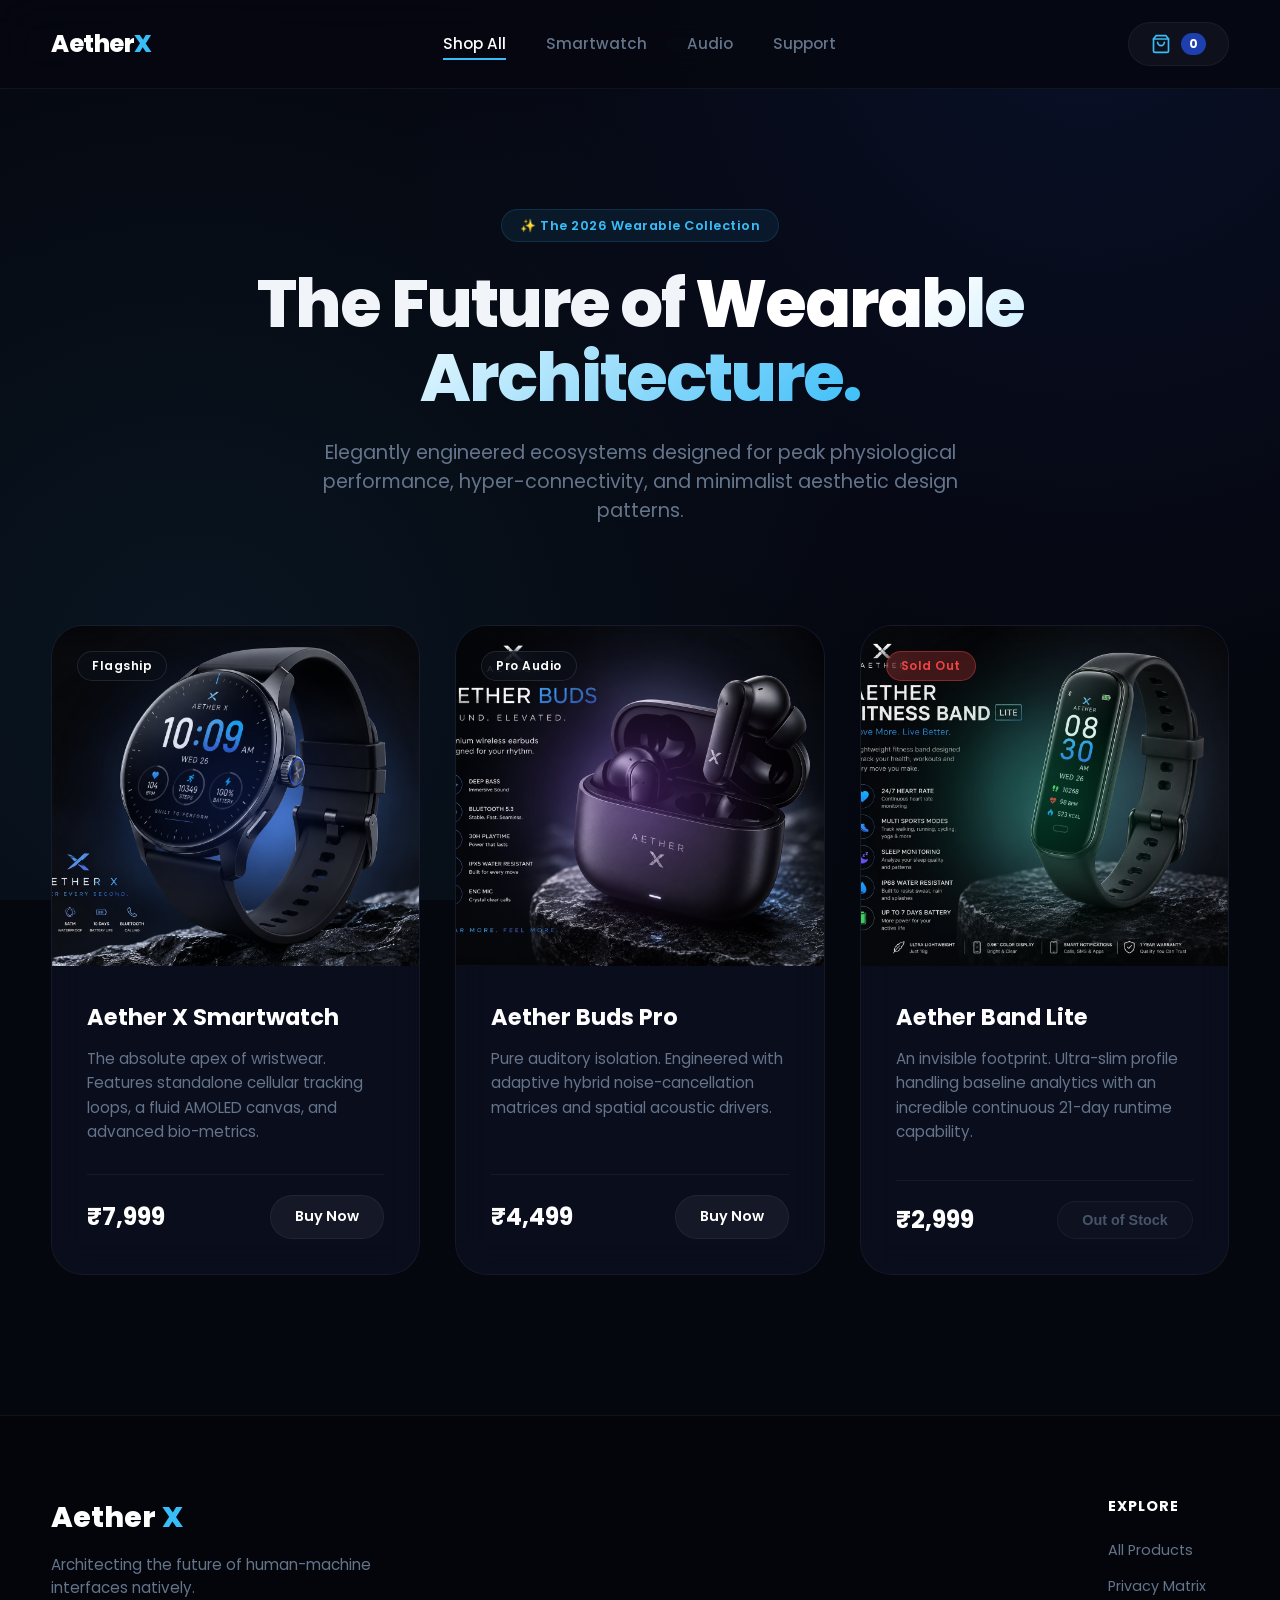
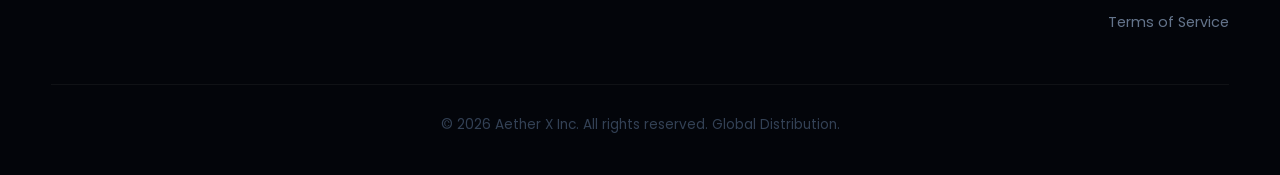
==== index.html @ a6863822 "root directory configuration" ====
<!DOCTYPE html>
<html lang="en">
<head>
    <meta charset="UTF-8">
    <meta name="viewport" content="width=device-width, initial-scale=1.0">
    <meta name="description" content="Discover the Aether Ecosystem. Shop the advanced Aether X Smartwatch, Buds Pro, and ultra-lightweight fitness trackers.">
    <title>Aether Store | Next-Gen Wearable Ecosystem</title>
    <link rel="stylesheet" href="../css/style.css">
    <link href="https://fonts.googleapis.com/css2?family=Poppins:wght@300;400;500;600;700;800&display=swap" rel="stylesheet">
</head>
<body>

    <header class="header">
    <nav class="navbar container" aria-label="Main Navigation">
        <div class="logo"><a href="index.html">Aether<span>X</span></a></div>
        
        <input type="checkbox" id="menu-toggle" class="menu-toggle" aria-hidden="true">
        
        <label for="menu-toggle" class="menu-icon" aria-label="Toggle navigation menu">
            <span class="nav-bar-line"></span>
            <span class="nav-bar-line"></span>
            <span class="nav-bar-line"></span>
        </label>

        <ul class="nav-links">
            <li><a href="index.html"class="active" >Shop All</a></li>
            <li><a href="product-watch.html">Smartwatch</a></li>
            <li><a href="product-buds.html">Audio</a></li>
            <li><a href="contact.html">Support</a></li>
        </ul>
        
        <a href="cart.html" class="nav-cta" aria-label="Shopping Cart">
            <svg class="cart-icon-svg" width="20" height="20" viewBox="0 0 24 24" fill="none" stroke="currentColor" stroke-width="2" stroke-linecap="round" stroke-linejoin="round">
                <path d="M6 2L3 6v14a2 2 0 0 0 2 2h14a2 2 0 0 0 2-2V6l-3-4z"></path>
                <line x1="3" y1="6" x2="21" y2="6"></line>
                <path d="M16 10a4 4 0 0 1-8 0"></path>
            </svg>
            <span class="cart-count">0</span>
        </a>
    </nav>
</header>

    <main id="main-content">
        <section class="store-hero" aria-labelledby="hero-heading">
            <div class="container text-center">
                <span class="tagline">✨ The 2026 Wearable Collection</span>
                <h1 id="hero-heading">The Future of <span class="gradient-text">Wearable Architecture.</span></h1>
                <p>Elegantly engineered ecosystems designed for peak physiological performance, hyper-connectivity, and minimalist aesthetic design patterns.</p>
            </div>
        </section>

        <section class="catalog container" aria-label="Product Catalog">
            <div class="product-grid">
                
                <article class="product-card">
                    <div class="card-img-wrapper">
                        <div class="image-glow watch-glow"></div>
                        <img src="../assets/watch.png" alt="Aether X Smartwatch showing fluid watch face UI" loading="eager" onerror="this.style.opacity='0.3';">
                        <span class="badge" role="status">Flagship</span>
                    </div>
                    <div class="card-info">
                        <h3>Aether X Smartwatch</h3>
                        <p>The absolute apex of wristwear. Features standalone cellular tracking loops, a fluid AMOLED canvas, and advanced bio-metrics.</p>
                        <div class="card-footer">
                            <span class="card-price">₹7,999</span>
                            <a href="product-watch.html" class="btn-sm" aria-label="View details for Aether X Smartwatch">Buy Now</a>
                        </div>
                    </div>
                </article>

                <article class="product-card">
                    <div class="card-img-wrapper">
                        <div class="image-glow audio-glow"></div>
                        <img src="../assets/buds.png" alt="Aether Buds Pro with sleek charging case open" loading="lazy" onerror="this.style.opacity='0.3';">
                        <span class="badge" role="status">Pro Audio</span>
                    </div>
                    <div class="card-info">
                        <h3>Aether Buds Pro</h3>
                        <p>Pure auditory isolation. Engineered with adaptive hybrid noise-cancellation matrices and spatial acoustic drivers.</p>
                        <div class="card-footer">
                            <span class="card-price">₹4,499</span>
                            <a href="product-buds.html" class="btn-sm" aria-label="View details for Aether Buds Pro">Buy Now</a>
                        </div>
                    </div>
                </article>

                <article class="product-card">
                    <div class="card-img-wrapper">
                        <div class="image-glow fitness-glow"></div>
                        <img src="../assets/band-hero.png" alt="Aether Band Lite sleek ultra thin tracker" loading="lazy" onerror="this.style.opacity='0.3';">
                        <span class="badge secondary" role="status">Sold Out</span>
                    </div>
                    <div class="card-info">
                        <h3>Aether Band Lite</h3>
                        <p>An invisible footprint. Ultra-slim profile handling baseline analytics with an incredible continuous 21-day runtime capability.</p>
                        <div class="card-footer">
                            <span class="card-price">₹2,999</span>
                            <button class="btn-sm disabled-btn" disabled aria-label="Aether Band Lite is currently out of stock">Out of Stock</button>
                        </div>
                    </div>
                </article>

            </div>
        </section>
    </main>

    <footer class="footer">
        <div class="container footer-inner">
            <div class="footer-brand">
                <h3>Aether <span>X</span></h3>
                <p>Architecting the future of human-machine interfaces natively.</p>
            </div>
            <div class="footer-links">
                <h4>Explore</h4>
                <ul>
                    <li><a href="index.html">All Products</a></li>
                    <li><a href="contact.html">Privacy Matrix</a></li>
                    <li><a href="contact.html">Terms of Service</a></li>
                </ul>
            </div>
        </div>
        <div class="footer-bottom container">
            <p class="copy">© 2026 Aether X Inc. All rights reserved. Global Distribution.</p>
        </div>
    </footer>

</body>
</html>
---- css/style.css ----
:root {
    --bg: #05070f;
    --card: rgba(13, 18, 36, 0.65);
    --card-hover: rgba(20, 28, 56, 0.85);
    --primary: #1e40af;
    --primary-glow: rgba(30, 64, 175, 0.35);
    --accent: #38bdf8;
    --text: #f1f5f9;
    --muted: #64748b;
    --border: rgba(255, 255, 255, 0.05);
    --border-hover: rgba(56, 189, 248, 0.3);
    --ease-premium: cubic-bezier(0.16, 1, 0.3, 1);
    --font-stack: 'Poppins', -apple-system, BlinkMacSystemFont, sans-serif;
}

*, *::before, *::after {
    margin: 0;
    padding: 0;
    box-sizing: border-box;
}

html { 
    scroll-behavior: smooth; 
    font-size: 16px; 
}

body {
    font-family: var(--font-stack);
    background-color: var(--bg);
    background-image: 
        radial-gradient(circle at 85% 0%, rgba(30, 64, 175, 0.15), transparent 50%),
        radial-gradient(circle at 15% 75%, rgba(56, 189, 248, 0.08), transparent 55%);
    background-attachment: fixed;
    color: var(--text);
    line-height: 1.5;
    overflow-x: hidden;
}

.container { 
    width: min(1200px, 92%); 
    margin: 0 auto; }
.text-center { 
    text-align: center; }

.gradient-text {
    background: linear-gradient(135deg, #ffffff 30%, var(--accent) 100%);
    background-clip: text;
    -webkit-background-clip: text;
    -webkit-text-fill-color: transparent;
}

.tagline {
    display: inline-flex;
    align-items: center;
    background: rgba(56, 189, 248, 0.08);
    color: var(--accent);
    padding: 6px 18px;
    border-radius: 100px;
    font-size: 0.8rem;
    font-weight: 600;
    letter-spacing: 0.5px;
    border: 1px solid rgba(56, 189, 248, 0.15);
    margin-bottom: 25px;
}

::-webkit-scrollbar { 
    
    width: 10px; }

::-webkit-scrollbar-track {
     background: var(--bg); }
::-webkit-scrollbar-thumb { 
    background: #1e293b; 
    border-radius: 100px; 
    border: 2px solid var(--bg); }
::-webkit-scrollbar-thumb:hover { 
    background: #334155; }

/* Header */
.header {
    position: sticky;
    top: 0;
    z-index: 1000;
    backdrop-filter: blur(24px);
    -webkit-backdrop-filter: blur(24px);
    background: rgba(5, 7, 15, 0.8);
    border-bottom: 1px solid var(--border);
}

.navbar {
    display: flex;
    justify-content: space-between;
    align-items: center;
    padding: 22px 0;
}

.logo { 
    font-size: 1.5rem;
     font-weight: 800;
     letter-spacing: -0.5px; }
.logo a { 
    color: #fff; 
    text-decoration: none; }
.logo span { 
    color: var(--accent); }

.nav-links {
    display: flex;
    gap: 40px;
    list-style: none;
}

.nav-links a {
    font-size: 0.95rem;
    font-weight: 500;
    color: var(--muted);
    text-decoration: none;
    position: relative;
    padding: 6px 0;
    transition: color 0.25s ease;
}
.nav-links a:hover, .nav-links a.active { 
    color: #fff; }
.nav-links a::after {
    content: '';
    position: absolute;
    bottom: 0;
    left: 0;
    width: 0;
    height: 2px;
    background: var(--accent);
    transition: width 0.3s var(--ease-premium);
}
.nav-links a:hover::after, .nav-links a.active::after { 
    width: 100%; }

.nav-cta {
    display: inline-flex;
    align-items: center;
    gap: 10px;
    background: rgba(255, 255, 255, 0.04);
    border: 1px solid var(--border);
    padding: 10px 22px;
    border-radius: 100px;
    color: #fff;
    text-decoration: none;
    transition: all 0.3s var(--ease-premium);
}
.cart-icon-svg { 
    stroke: var(--accent); 
    transition: stroke 0.3s ease; }
.nav-cta:hover { 
    background: #fff; 
    color: #000; 
    transform: translateY(-1px); }
.nav-cta:hover .cart-icon-svg { 
    stroke: #000; }

.cart-count {
    background: var(--primary);
    color: #fff;
    padding: 2px 8px;
    border-radius: 50px;
    font-size: 0.75rem;
    font-weight: 700;
}
.nav-cta:hover .cart-count { 
    background: #000; 
    color: #fff; }

.menu-toggle { 
    display: none; }
.menu-icon { 
    display: none; 
    cursor: pointer; }

/* Hero section */
.store-hero { 
    padding: 120px 0 60px; }
.store-hero h1 { 
    font-size: clamp(2.5rem, 6vw, 4.2rem); 
    font-weight: 800; 
    letter-spacing: -2px; 
    line-height: 1.1; 
    margin-bottom: 24px; }
.store-hero p { 
    color: var(--muted); 
    font-size: 1.2rem;
     max-width: 640px; 
    margin: 0 auto; }

.catalog { 
    padding-bottom: 140px; }
.product-grid {
    display: grid;
    grid-template-columns: repeat(auto-fit, minmax(340px, 1fr));
    gap: 35px;
    margin-top: 40px;
}

.product-card {
    background: var(--card);
    border: 1px solid var(--border);
    border-radius: 32px;
    overflow: hidden;
    backdrop-filter: blur(16px);
    transition: all 0.4s var(--ease-premium);
    display: flex;
    flex-direction: column;
}

.product-card:hover {
    transform: translateY(-8px);
    border-color: var(--border-hover);
    background: var(--card-hover);
    box-shadow: 0 30px 60px -15px rgba(0, 0, 0, 0.6);
}

.card-img-wrapper {
    position: relative;
    width: 100%;
    height: 340px;
    overflow: hidden;
    background: rgba(0, 0, 0, 0.2);
}

.card-img-wrapper img {
    width: 100%;
    height: 100%;
    object-fit: cover; 
    transition: transform 0.6s var(--ease-premium);
}
.product-card:hover .card-img-wrapper img { 
    transform: scale(1.04); }

.image-glow {
    position: absolute;
    width: 220px;
    height: 220px;
    border-radius: 50%;
    top: 50%;
    left: 50%;
    transform: translate(-50%, -50%);
    filter: blur(50px);
    pointer-events: none;
    opacity: 0.6;
}
.watch-glow { 
    background: radial-gradient(circle, var(--primary) 0%, transparent 70%); }
.audio-glow { 
    background: radial-gradient(circle, #a855f7 0%, transparent 70%); }
.fitness-glow { 
    background: radial-gradient(circle, #10b981 0%, transparent 70%); }

.badge {
    position: absolute;
    top: 25px;
    left: 25px;
    background: rgba(11, 15, 25, 0.6);
    backdrop-filter: blur(12px);
    -webkit-backdrop-filter: blur(12px);
    border: 1px solid rgba(255,255,255,0.1);
    color: #fff;
    padding: 5px 14px;
    border-radius: 50px;
    font-size: 0.75rem;
    font-weight: 600;
    letter-spacing: 0.5px;
    z-index: 3;
}
.badge.secondary { 
    background: rgba(239, 68, 68, 0.25); 
    border-color: rgba(239, 68, 68, 0.4); 
    color: #ef4444; }

.card-info { 
    padding: 35px;
     display: flex; 
    flex-direction: column; 
    flex-grow: 1; }
.card-info h3 { 
    font-size: 1.4rem; 
    font-weight: 700; 
    margin-bottom: 12px;
     color: #fff; }
.card-info p { 
    color: var(--muted); 
    font-size: 0.95rem; 
    line-height: 1.6; 
    margin-bottom: 30px; 
    flex-grow: 1; }

.card-footer { 
    display: flex; 
    justify-content: space-between; 
    align-items: center; 
    padding-top: 20px; 
    border-top: 1px solid var(--border); }
.card-price { 
    font-size: 1.5rem; 
    font-weight: 700; 
    color: #fff; }

.btn-sm, .btn-primary {
    border-radius: 100px;
    font-size: 0.9rem;
    font-weight: 600;
    text-decoration: none;
    transition: all 0.3s var(--ease-premium);
    display: inline-flex;
    align-items: center;
    justify-content: center;
    cursor: pointer;
    border: none;
}
.btn-sm { 
    background: rgba(255, 255, 255, 0.05);
     border: 1px solid var(--border);
     color: #fff; padding: 10px 24px; }
.btn-sm:hover { 
    background: #fff; 
    color: #000; 
    border-color: #fff; }
.disabled-btn { 
    background: rgba(255,255,255,0.02); 
    border-color: var(--border); 
    color: #475569; 
    cursor: not-allowed; }

.btn-primary {
    background: linear-gradient(135deg, #2563eb, #1d4ed8);
    color: #fff;
    padding: 16px 40px;
    box-shadow: 0 10px 30px var(--primary-glow);
}
.btn-primary:hover { 
    transform: translateY(-3px); 
    box-shadow: 0 15px 35px rgba(37, 99, 235, 0.5); }
.full-width { 
    width: 100%; }

.breadcrumbs { 
    padding: 40px 0 10px; }
.breadcrumbs ol { 
    display: flex; 
    gap: 10px; 
    list-style: none; 
    font-size: 0.85rem; 
    color: var(--muted); }
.breadcrumbs a { 
    color: var(--muted); 
    text-decoration: none; }
.breadcrumbs a:hover { 
    color: #fff; }

.detail-section { 
    padding-top: 20px; 
    padding-bottom: 140px; }
.detail-grid { 
    display: grid; 
    grid-template-columns: 1.1fr 0.9fr;
     gap: 80px; 
    align-items: center; }

.main-display-box {
    background: rgba(255, 255, 255, 0.01);
    border: 1px solid var(--border);
    border-radius: 40px;
    height: 540px;
    display: flex;
    justify-content: center;
    align-items: center;
    position: relative;
    overflow: hidden;
}

.main-display-box img { 
    width: 100%; 
    height: 100%; 
    object-fit: cover; 
    position: relative; 
    z-index: 2; 
    filter: drop-shadow(0 25px 50px rgba(0,0,0,0.6)); 
}

.watch-glow-lg { 
    background: radial-gradient(circle, rgba(30, 64, 175, 0.3) 0%, transparent 70%); 
    width: 400px; 
    height: 400px; }
.audio-glow-lg { 
    background: radial-gradient(circle, rgba(168, 85, 247, 0.25) 0%, transparent 70%); 
    width: 400px; 
    height: 400px; }

.detail-content h1 { 
    font-size: clamp(2.2rem, 5vw, 3rem); 
    font-weight: 800; 
    letter-spacing: -1.5px; 
    margin-bottom: 15px; 
    color: #fff; }
.detail-price { 
    font-size: 2.5rem;
     font-weight: 800;
     color: #fff;
     margin-bottom: 30px;
     display: flex; 
    align-items: center; 
    gap: 20px; }
.old-price {
     font-size: 1.5rem;
     color: var(--muted);
     text-decoration: line-through; 
    font-weight: 400; }
.product-desc { 
    color: var(--muted); 
    font-size: 1.05rem; 
    line-height: 1.7; 
    margin-bottom: 40px; }

.sub-heading-specs { 
    font-size: 0.9rem; 
    text-transform: uppercase; 
    letter-spacing: 1.5px;
     color: #fff; 
    margin-bottom: 20px; 
    font-weight: 700; }
.spec-highlights { 
    display: grid; 
    grid-template-columns: repeat(3, 1fr); 
    gap: 15px; 
    margin-bottom: 45px; }
.highlight-item { 
    background: rgba(255, 255, 255, 0.02); 
    border: 1px solid var(--border); 
    padding: 18px 12px;
     border-radius: 20px;
     text-align: center; 
    font-size: 0.85rem;
     color: var(--muted); }
.highlight-item strong { 
    display: block; 
    color: #fff; 
    font-size: 1.1rem;
     margin-bottom: 4px; }

.security-badges { 
    margin-top: 25px;
     display: flex;
     flex-direction: column; 
    gap: 8px; }
.security-badges p {
     font-size: 0.8rem;
     color: var(--muted);
     display: flex; 
    align-items: center;
     gap: 8px; 
    justify-content: center; }

.cart-page-section {
     padding: 60px 0 140px; }
.cart-page-section h1 { 
    font-size: 2.8rem; 
    font-weight: 800; 
    letter-spacing: -1.5px; 
    margin-bottom: 50px; }
.cart-layout-grid { 
    display: grid; 
    grid-template-columns: 1.3fr 0.7fr; 
    gap: 50px; 
    align-items: start; }

.cart-items-list { 
    display: flex; 
    flex-direction: column; 
    gap: 20px; }
.cart-item-row {
     display: flex; 
    align-items: center; 
    background: var(--card); 
    border: 1px solid var(--border); 
    padding: 25px; 
    border-radius: 24px; 
    gap: 25px; }
.cart-item-thumb { 
    width: 90px; 
    height: 90px; 
    background: rgba(0,0,0,0.2); 
    border-radius: 16px; 
    display: flex; 
    justify-content: center; 
    align-items: center; 
    padding: 10px; }
.cart-item-thumb img { 
    max-height: 100%; 
    object-fit: contain; }

.cart-item-meta { 
    flex-grow: 1; }
.cart-item-meta h3 { 
    font-size: 1.15rem; 
    font-weight: 600; 
    color: #fff; 
    margin-bottom: 4px; }
.meta-spec { 
    color: var(--muted);
     font-size: 0.85rem; 
    margin-bottom: 8px; }
.meta-delivery {
     color: #10b981; 
    font-size: 0.8rem; 
    font-weight: 500; }

.cart-item-actions { 
    display: flex; 
    flex-direction: column; 
    gap: 10px; 
    align-items: flex-start; }
.quantity-picker {
     font-size: 0.85rem; 
    color: var(--text);
     background: rgba(255,255,255,0.04); 
    padding: 4px 12px; 
    border-radius: 6px;
     border: 1px solid var(--border); }
.remove-btn { 
    background: transparent;
     border: none; 
    color: #ef4444; 
    font-size: 0.8rem; 
    font-weight: 500; 
    cursor: pointer;
     padding: 0; }
.remove-btn:hover { 
    text-decoration: underline; }
.cart-item-price-col { 
    font-size: 1.3rem; 
    font-weight: 700;
     color: #fff; 
    min-width: 90px; 
    text-align: right; }

.cart-summary-card { 
    background: linear-gradient(180deg, rgba(20, 28, 56, 0.4) 0%, rgba(10, 14, 28, 0.8) 100%); 
    border: 1px solid rgba(56, 189, 248, 0.15); 
    padding: 40px;
     border-radius: 28px; 
    backdrop-filter: blur(20px); }
.cart-summary-card h2 { 
    font-size: 1.4rem; 
    font-weight: 700; 
    margin-bottom: 30px;
     color: #fff; }
.summary-row {
     display: flex; 
    justify-content: space-between; 
    font-size: 0.95rem; 
    color: var(--muted); 
    margin-bottom: 18px; }
.summary-row span:last-child { 
    color: #fff; 
    font-weight: 500; }
.summary-row .free-text {
     color: #10b981 !important; 
    font-weight: 600 !important; }

.summary-total-divider { 
    height: 1px; 
    background: var(--border); 
    margin: 25px 0; }
.total-row { 
    font-size: 1.25rem; 
    color: #fff;
     font-weight: 700; }
.total-row span:last-child { 
    font-size: 1.6rem; 
    font-weight: 800; 
    color: var(--accent); }
.checkout-btn { 
    margin-top: 25px; }
.guarantee-text { 
    text-align: center; 
    margin-top: 15px; 
    font-size: 0.75rem; 
    color: var(--muted); }

.contact-section {
     padding: 80px 0 140px; }
.contact-intro { 
    margin-bottom: 60px; }
.contact-intro h1 { 
    font-size: 3rem; 
    font-weight: 800; 
    letter-spacing: -1.5px; 
    margin-bottom: 20px; }
.contact-intro p { 
    color: var(--muted); 
    font-size: 1.15rem; 
    max-width: 680px; 
    margin: 0 auto; }

.form-wrapper-box {
     max-width: 700px; 
    margin: 0 auto;
     background: var(--card); 
    border: 1px solid var(--border);
     padding: 50px; 
    border-radius: 32px; 
    backdrop-filter: blur(16px); }
.production-form {
     display: flex; 
    flex-direction: column; 
    gap: 28px; }
.form-group-row { 
    display: grid;
     grid-template-columns: 1fr 1fr; 
    gap: 25px; }

.form-field { 
    display: flex; 
    flex-direction: column; 
    gap: 10px; }
.form-field label { 
    font-size: 0.85rem; 
    font-weight: 600; 
    color: #e2e8f0; 
    letter-spacing: 0.5px; }
.form-field input, .form-field select, .form-field textarea {
    background: rgba(0, 0, 0, 0.3);
    border: 1px solid var(--border);
    padding: 16px 20px;
    border-radius: 14px;
    color: #fff;
    font-family: var(--font-stack);
    font-size: 0.95rem;
    transition: all 0.3s var(--ease-premium);
}
.form-field input:focus, .form-field select:focus, .form-field textarea:focus {
    border-color: var(--accent);
    background: rgba(0,0,0,0.5);
    box-shadow: 0 0 15px rgba(56, 189, 248, 0.15);
    outline: none;
}
.form-field select {
     appearance: none; 
    cursor: pointer; }
.form-field textarea {
     resize: none; }

/* Footer */
.footer { 
    background: #03050a; 
    padding: 80px 0 40px; 
    border-top: 1px solid var(--border); 
    margin-top: auto; 
}

.footer-inner { 
    display: flex; 
    justify-content: space-between; 
    align-items: start; 
    padding-bottom: 50px; 
}

.footer-brand h3 { 
    font-size: 1.8rem; 
    font-weight: 800; 
    margin-bottom: 15px; 
    color: #fff; 
}

.footer-brand h3 span { 
    color: var(--accent); 
}

.footer-brand p { 
    color: var(--muted); 
    font-size: 0.95rem; 
    max-width: 320px; 
}

.footer-links h4 { 
    font-size: 0.9rem;
     text-transform: uppercase; 
    letter-spacing: 1px; 
    color: #fff; 
    margin-bottom: 20px; 
}

.footer-links ul { 
   
    list-style: none; 
    display: flex; 
    flex-direction: column;
     gap: 12px; 
}

.footer-links a { 
   
    color: var(--muted); 
    text-decoration: none; 
    font-size: 0.9rem; 
    transition: color 0.2s ease; 
}

.footer-links a:hover { 
    color: var(--accent); 
}

.footer-bottom { 
    border-top: 1px solid var(--border);
     padding-top: 30px;
     display: flex;
     justify-content: center; 
}

.copy { 
    color: #334155;
     font-size: 0.85rem;
     text-align: center;
}

@media (max-width: 992px) {
    .detail-grid, .cart-layout-grid { grid-template-columns: 1fr; gap: 50px; }
    .main-display-box { height: 420px; }
    .form-wrapper-box { padding: 35px; }
}

@media (max-width: 768px) {
    .menu-icon {
        display: flex;
        flex-direction: column;
        justify-content: space-between;
        width: 24px;
        height: 18px;
        order: 2;
    }

    .nav-bar-line {
        width: 100%;
        height: 2px;
        background-color: var(--text);
        border-radius: 2px;
        transition: transform 0.4s var(--ease-premium), opacity 0.3s ease;
    }

    .nav-links {
        position: absolute;
        top: 100%;
        left: 0;
        width: 100%;
        background: rgba(5, 7, 15, 0.96);
        backdrop-filter: blur(30px);
        -webkit-backdrop-filter: blur(30px);
        border-bottom: 1px solid var(--border);
        flex-direction: column;
        gap: 0;
        padding: 20px 0;
        text-align: center;
        transform: translateY(-20px);
        opacity: 0;
        pointer-events: none;
        transition: transform 0.4s var(--ease-premium), opacity 0.3s ease;
    }

    .nav-links li { width: 100%; }

    .nav-links a {
        display: block;
        padding: 16px 0;
        font-size: 1.1rem;
        width: 100%;
    }
    .nav-links a::after { display: none; } 

    .nav-cta {
        order: 1;
        padding: 8px 18px;
    }

    .menu-toggle:checked ~ .nav-links {
        transform: translateY(0);
        opacity: 1;
        pointer-events: auto;
    }
   
    .menu-toggle:checked ~ .menu-icon .nav-bar-line:nth-child(1) {
        transform: translateY(8px) rotate(45deg);
    }
    .menu-toggle:checked ~ .menu-icon .nav-bar-line:nth-child(2) {
        opacity: 0;
    }
    .menu-toggle:checked ~ .menu-icon .nav-bar-line:nth-child(3) {
        transform: translateY(-8px) rotate(-45deg);
    }
    
    .form-group-row { grid-template-columns: 1fr; gap: 28px; }
    .card-img-wrapper { height: 280px; }
    
    .footer-inner { 
        flex-direction: column; 
        gap: 40px; 
        text-align: center;
        align-items: center;
    }
}

@media (max-width: 480px) {
    html { font-size: 15px; }
    .cart-item-row { flex-direction: column; align-items: flex-start; }
    .cart-item-price-col { text-align: left; min-width: auto; }
    .btn-primary, .btn-sm { width: 100%; }
    .spec-highlights { grid-template-columns: 1fr; }
}
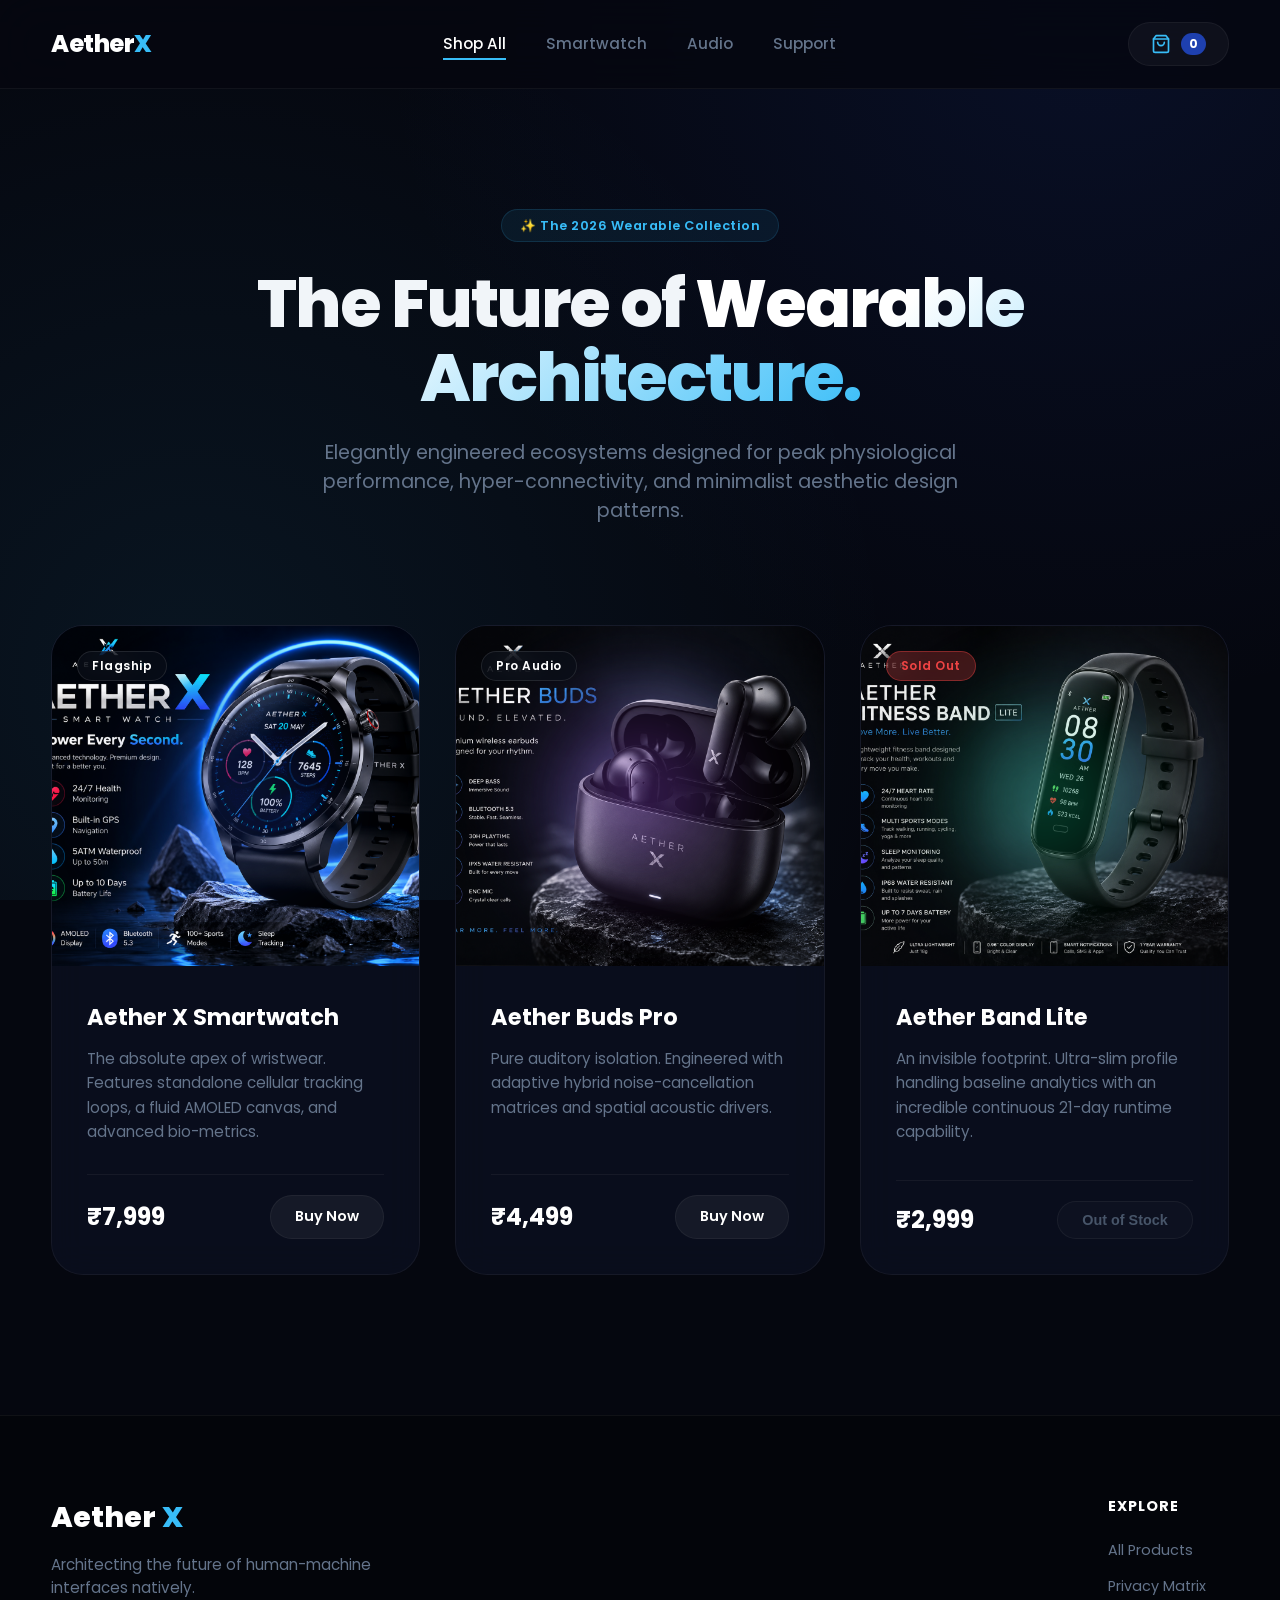
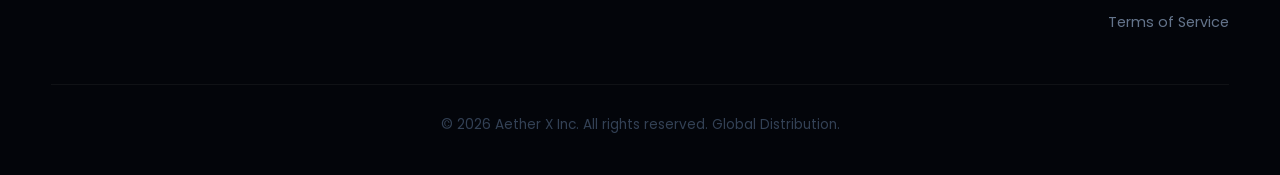
==== commit 1928f688: "folder dir" ====
--- a/index.html
+++ b/index.html
@@ -55,7 +55,7 @@
                 <article class="product-card">
                     <div class="card-img-wrapper">
                         <div class="image-glow watch-glow"></div>
-                        <img src="../assets/watch.png" alt="Aether X Smartwatch showing fluid watch face UI" loading="eager" onerror="this.style.opacity='0.3';">
+                        <img src="./assets/image.png" alt="Aether X Smartwatch showing fluid watch face UI" loading="eager" onerror="this.style.opacity='0.3';">
                         <span class="badge" role="status">Flagship</span>
                     </div>
                     <div class="card-info">
@@ -71,7 +71,7 @@
                 <article class="product-card">
                     <div class="card-img-wrapper">
                         <div class="image-glow audio-glow"></div>
-                        <img src="../assets/buds.png" alt="Aether Buds Pro with sleek charging case open" loading="lazy" onerror="this.style.opacity='0.3';">
+                        <img src="./assets/buds.png" alt="Aether Buds Pro with sleek charging case open" loading="lazy" onerror="this.style.opacity='0.3';">
                         <span class="badge" role="status">Pro Audio</span>
                     </div>
                     <div class="card-info">
@@ -87,7 +87,7 @@
                 <article class="product-card">
                     <div class="card-img-wrapper">
                         <div class="image-glow fitness-glow"></div>
-                        <img src="../assets/band-hero.png" alt="Aether Band Lite sleek ultra thin tracker" loading="lazy" onerror="this.style.opacity='0.3';">
+                        <img src="./assets/band-hero.png" alt="Aether Band Lite sleek ultra thin tracker" loading="lazy" onerror="this.style.opacity='0.3';">
                         <span class="badge secondary" role="status">Sold Out</span>
                     </div>
                     <div class="card-info">
